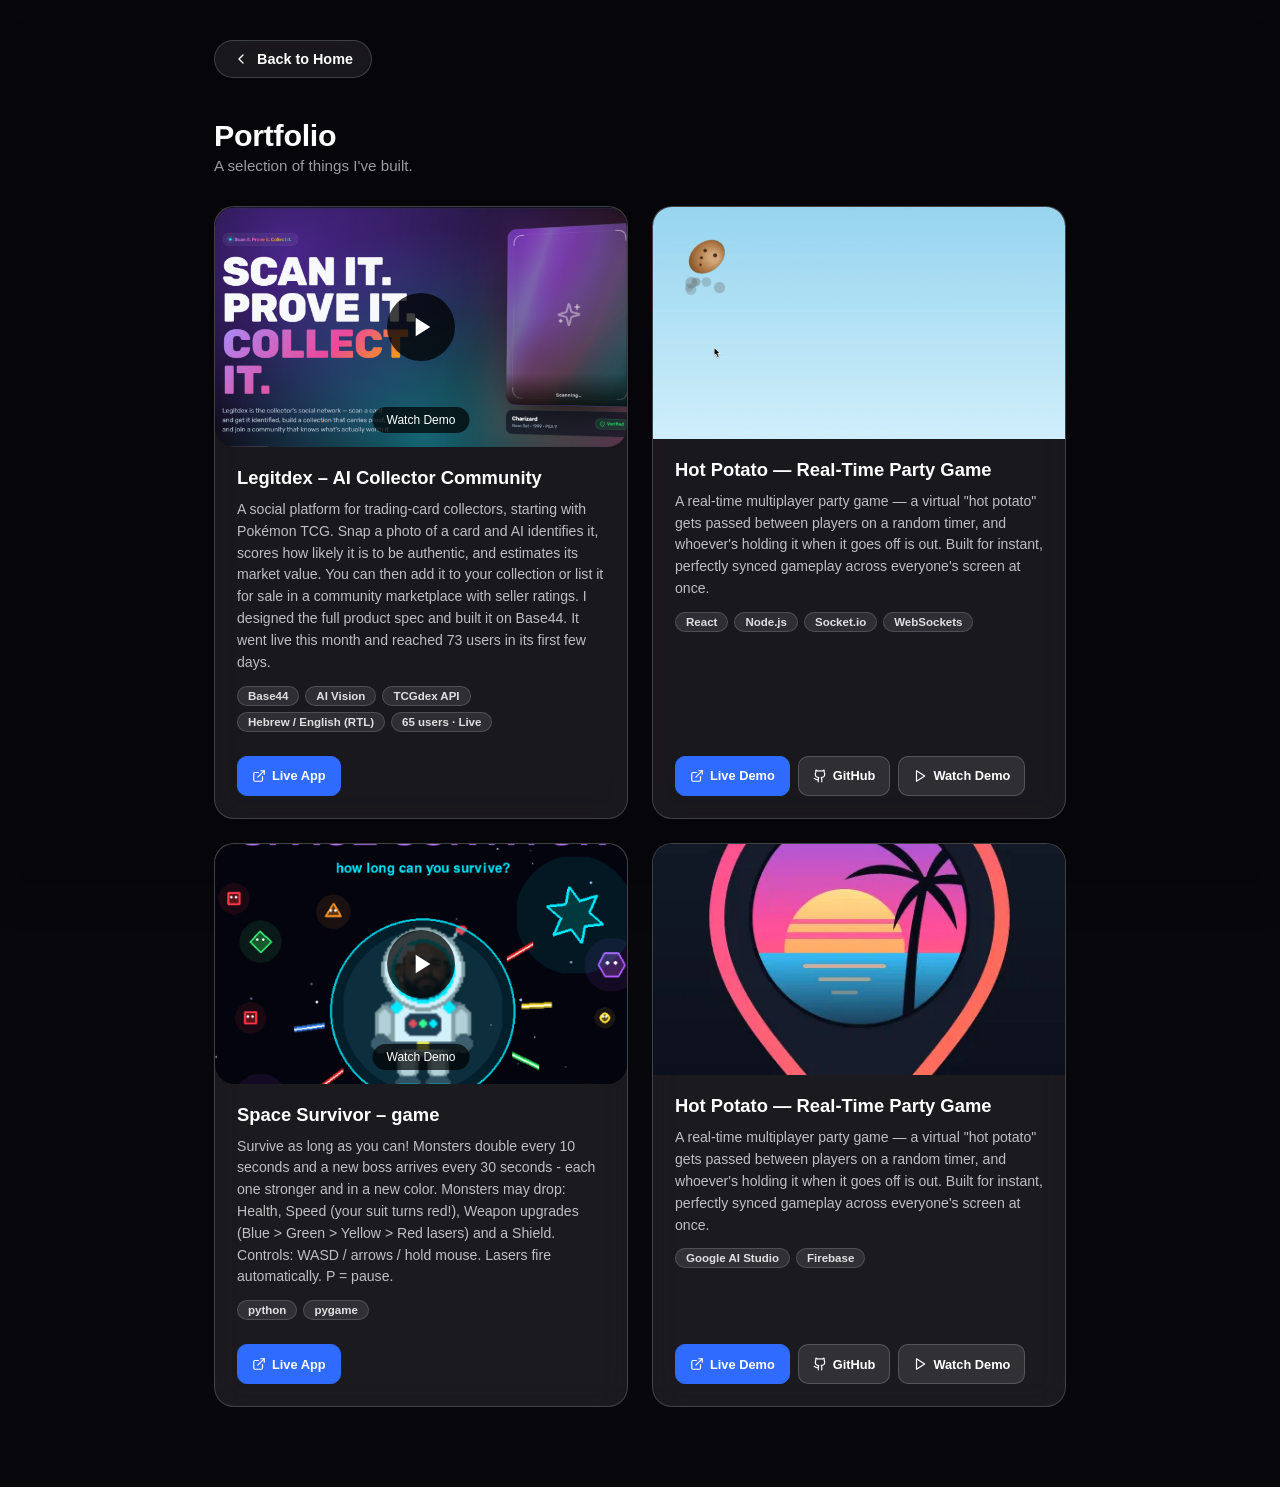
==== portfolio.html @ afa41fe1 "Add Hot Potato project card to portfolio Added a new project card for 'Hot Potato — Real-Time Party " ====
<!DOCTYPE html>
<html lang="en">
<head>
  <meta charset="UTF-8">
  <meta name="viewport" content="width=device-width, initial-scale=1.0, viewport-fit=cover">
  <title>Portfolio | Ariel Yohimovich</title>

  <meta name="description" content="Selected projects by Ariel Yohimovich — Software Engineer & Full-Stack Curriculum Author.">
  <meta property="og:title" content="Portfolio | Ariel Yohimovich">
  <meta property="og:description" content="Selected projects by Ariel Yohimovich — Software Engineer & Full-Stack Curriculum Author.">
  <meta property="og:type" content="website">
  <meta name="twitter:card" content="summary">
  <link rel="icon" href="favicon.ico">
  <link rel="stylesheet" href="portfolio.css">
</head>
<body>

  <canvas id="fluid-canvas"></canvas>

  <div class="page">

    <div class="topbar">
      <a href="index.html" class="back-link">
        <svg xmlns="http://www.w3.org/2000/svg" width="16" height="16" viewBox="0 0 24 24" fill="none" stroke="currentColor" stroke-width="2" stroke-linecap="round" stroke-linejoin="round"><path d="m15 18-6-6 6-6"></path></svg>
        Back to Home
      </a>
    </div>

    <div>
      <div class="page-title">Portfolio</div>
      <div class="page-subtitle">A selection of things I've built.</div>
    </div>

    <div class="projects-grid">

<!-- Project 1: Legitdex -->
<article class="project-card">

  <div class="project-thumb thumb-llm" id="legitdexThumbnail">

    <!-- Original Image -->
    <div class="legitdex-cover" id="legitdexCover"
         onclick="playLegitdexVideo()">

      <img
        src="legitdex.png"
        alt="Legitdex collector app screenshot"
      >

      <!-- Play Button -->
      <div class="legitdex-play">
        <svg viewBox="0 0 24 24" width="32" height="32"
             fill="white">
          <path d="M8 5v14l11-7z"/>
        </svg>
      </div>

      <span class="legitdex-watch-label">Watch Demo</span>

    </div>

    <!-- Video - Initially Hidden -->
    <div class="legitdex-video-container" id="legitdexVideoContainer">

      <button
        class="legitdex-close"
        onclick="stopLegitdexVideo(event)"
        aria-label="Back to image"
      >
        &times;
      </button>

      <video
        id="legitdexVideo"
        controls
        playsinline
        preload="none"
      >
        <source src="/legitdex.mp4" type="video/mp4">
        Your browser does not support HTML video.
      </video>

    </div>

  </div>

  <div class="project-body">

    <div class="project-title">
      Legitdex – AI Collector Community
    </div>

    <p class="project-desc">
      A social platform for trading-card collectors, starting with Pokémon TCG.
      Snap a photo of a card and AI identifies it, scores how likely it is
      to be authentic, and estimates its market value. You can then
      add it to your collection or list it for sale in a community
      marketplace with seller ratings.

      I designed the full product spec and built it on Base44.
      It went live this month and reached 73 users in its first few days.
    </p>

    <div class="tech-tags">
      <span class="tech-tag">Base44</span>
      <span class="tech-tag">AI Vision</span>
      <span class="tech-tag">TCGdex API</span>
      <span class="tech-tag">Hebrew / English (RTL)</span>
      <span class="tech-tag">65 users · Live</span>
    </div>

    <div class="project-actions">

      <a
        href="https://legitdex.base44.app/"
        target="_blank"
        rel="noopener noreferrer"
        class="action-btn primary"
      >
        <svg xmlns="http://www.w3.org/2000/svg"
             width="14" height="14" viewBox="0 0 24 24"
             fill="none" stroke="currentColor"
             stroke-width="2" stroke-linecap="round"
             stroke-linejoin="round">
          <path d="M18 13v6a2 2 0 0 1-2 2H5a2 2 0 0 1-2-2V8a2 2 0 0 1 2-2h6"/>
          <path d="M15 3h6v6"/>
          <path d="M10 14 21 3"/>
        </svg>
        Live App
      </a>

    </div>

  </div>
</article>

      <!-- Project 2: Hot Potato game -->
      <article class="project-card">
        <div class="project-thumb thumb-game">
          <img src="hot-potato.png" alt="Hot Potato game screenshot" onerror="this.classList.add('broken')">
          <div class="thumb-fallback" aria-hidden="true">
            <svg xmlns="http://www.w3.org/2000/svg" width="26" height="26" viewBox="0 0 24 24" fill="none" stroke="currentColor" stroke-width="1.5" stroke-linecap="round" stroke-linejoin="round"><circle cx="12" cy="12" r="10"></circle><path d="M12 6v6l4 2"></path></svg>
            <span>Add project-hotpotato.png</span>
          </div>
        </div>
        <div class="project-body">
          <div class="project-title">Hot Potato — Real-Time Party Game</div>
          <p class="project-desc">
            A real-time multiplayer party game — a virtual "hot potato" gets passed between players on a
            random timer, and whoever's holding it when it goes off is out. Built for instant, perfectly
            synced gameplay across everyone's screen at once.
          </p>
          <div class="tech-tags">
            <span class="tech-tag">React</span>
            <span class="tech-tag">Node.js</span>
            <span class="tech-tag">Socket.io</span>
            <span class="tech-tag">WebSockets</span>
          </div>
          <div class="project-actions">
            <a href="https://example.com" target="_blank" rel="noopener noreferrer" class="action-btn primary">
              <svg xmlns="http://www.w3.org/2000/svg" width="14" height="14" viewBox="0 0 24 24" fill="none" stroke="currentColor" stroke-width="2" stroke-linecap="round" stroke-linejoin="round"><path d="M18 13v6a2 2 0 0 1-2 2H5a2 2 0 0 1-2-2V8a2 2 0 0 1 2-2h6"></path><path d="M15 3h6v6"></path><path d="M10 14 21 3"></path></svg>
              Live Demo
            </a>
            <a href="https://github.com/arielyohimovich/hot-potato-game" target="_blank" rel="noopener noreferrer" class="action-btn">
              <svg xmlns="http://www.w3.org/2000/svg" width="14" height="14" viewBox="0 0 24 24" fill="none" stroke="currentColor" stroke-width="2" stroke-linecap="round" stroke-linejoin="round"><path d="M15 22v-4a4.8 4.8 0 0 0-1-3.5c3 0 6-2 6-5.5.08-1.25-.27-2.48-1-3.5.28-1.15.28-2.35 0-3.5 0 0-1 0-3 1.5-2.64-.5-5.36-.5-8 0C6 2 5 2 5 2c-.3 1.15-.3 2.35 0 3.5A5.403 5.403 0 0 0 4 9c0 3.5 3 5.5 6 5.5-.39.49-.68 1.05-.85 1.65-.17.6-.22 1.23-.15 1.85v4"></path><path d="M9 18c-4.51 2-5-2-7-2"></path></svg>
              GitHub
            </a>
            <a href="https://youtube.com" target="_blank" rel="noopener noreferrer" class="action-btn">
              <svg xmlns="http://www.w3.org/2000/svg" width="14" height="14" viewBox="0 0 24 24" fill="none" stroke="currentColor" stroke-width="2" stroke-linecap="round" stroke-linejoin="round"><polygon points="6 3 20 12 6 21 6 3"></polygon></svg>
              Watch Demo
            </a>
          </div>
        </div>
      </article>

<!-- Project 3: Space Survivor -->
<article class="project-card">

  <div class="project-thumb thumb-llm" id="legitdexThumbnail">

    <!-- Original Image -->
    <div class="legitdex-cover" id="legitdexCover"
         onclick="playLegitdexVideo()">

      <img
        src="space-survivor.png"
        alt="space survivor game screenshat"
      >

      <!-- Play Button -->
      <div class="legitdex-play">
        <svg viewBox="0 0 24 24" width="32" height="32"
             fill="white">
          <path d="M8 5v14l11-7z"/>
        </svg>
      </div>

      <span class="legitdex-watch-label">Watch Demo</span>

    </div>

    <!-- Video - Initially Hidden -->
    <div class="legitdex-video-container" id="legitdexVideoContainer">

      <button
        class="legitdex-close"
        onclick="stopLegitdexVideo(event)"
        aria-label="Back to image"
      >
        &times;
      </button>

      <video
        id="spaceSurvivorVideo"
        controls
        playsinline
        preload="none"
      >
        <source src="/space_survivor_promo.mp4" type="video/mp4">
        Your browser does not support HTML video.
      </video>

    </div>

  </div>

  <div class="project-body">

    <div class="project-title">
      Space Survivor – game
    </div>

    <p class="project-desc">
     Survive as long as you can! Monsters double every 10 seconds and a new boss arrives every 30 seconds - each one stronger and in a new color.

     Monsters may drop: Health, Speed (your suit turns red!), Weapon upgrades (Blue > Green > Yellow > Red lasers) and a Shield.

      Controls: WASD / arrows / hold mouse. Lasers fire automatically. P = pause.
    </p>

    <div class="tech-tags">
      <span class="tech-tag">python</span>
      <span class="tech-tag">pygame</span>
    </div>

    <div class="project-actions">

      <a
        href="https://ariel93.itch.io/space-survivor"
        target="_blank"
        rel="noopener noreferrer"
        class="action-btn primary"
      >
        <svg xmlns="http://www.w3.org/2000/svg"
             width="14" height="14" viewBox="0 0 24 24"
             fill="none" stroke="currentColor"
             stroke-width="2" stroke-linecap="round"
             stroke-linejoin="round">
          <path d="M18 13v6a2 2 0 0 1-2 2H5a2 2 0 0 1-2-2V8a2 2 0 0 1 2-2h6"/>
          <path d="M15 3h6v6"/>
          <path d="M10 14 21 3"/>
        </svg>
        Live App
      </a>

    </div>

  </div>
</article>
      <!-- Project 4: gta 6 community -->
      <article class="project-card">
        <div class="project-thumb thumb-game">
          <img src="gta6community.png" alt="gta 6 community" onerror="this.classList.add('broken')">
          <div class="thumb-fallback" aria-hidden="true">
            <svg xmlns="http://www.w3.org/2000/svg" width="26" height="26" viewBox="0 0 24 24" fill="none" stroke="currentColor" stroke-width="1.5" stroke-linecap="round" stroke-linejoin="round"><circle cx="12" cy="12" r="10"></circle><path d="M12 6v6l4 2"></path></svg>
            <span>Add project-hotpotato.png</span>
          </div>
        </div>
        <div class="project-body">
          <div class="project-title">Hot Potato — Real-Time Party Game</div>
          <p class="project-desc">
            A real-time multiplayer party game — a virtual "hot potato" gets passed between players on a
            random timer, and whoever's holding it when it goes off is out. Built for instant, perfectly
            synced gameplay across everyone's screen at once.
          </p>
          <div class="tech-tags">
            <span class="tech-tag">Google AI Studio</span>
            <span class="tech-tag">Firebase</span>
          </div>
          <div class="project-actions">
            <a href="https://example.com" target="_blank" rel="noopener noreferrer" class="action-btn primary">
              <svg xmlns="http://www.w3.org/2000/svg" width="14" height="14" viewBox="0 0 24 24" fill="none" stroke="currentColor" stroke-width="2" stroke-linecap="round" stroke-linejoin="round"><path d="M18 13v6a2 2 0 0 1-2 2H5a2 2 0 0 1-2-2V8a2 2 0 0 1 2-2h6"></path><path d="M15 3h6v6"></path><path d="M10 14 21 3"></path></svg>
              Live Demo
            </a>
            <a href="https://github.com/arielyohimovich/hot-potato-game" target="_blank" rel="noopener noreferrer" class="action-btn">
              <svg xmlns="http://www.w3.org/2000/svg" width="14" height="14" viewBox="0 0 24 24" fill="none" stroke="currentColor" stroke-width="2" stroke-linecap="round" stroke-linejoin="round"><path d="M15 22v-4a4.8 4.8 0 0 0-1-3.5c3 0 6-2 6-5.5.08-1.25-.27-2.48-1-3.5.28-1.15.28-2.35 0-3.5 0 0-1 0-3 1.5-2.64-.5-5.36-.5-8 0C6 2 5 2 5 2c-.3 1.15-.3 2.35 0 3.5A5.403 5.403 0 0 0 4 9c0 3.5 3 5.5 6 5.5-.39.49-.68 1.05-.85 1.65-.17.6-.22 1.23-.15 1.85v4"></path><path d="M9 18c-4.51 2-5-2-7-2"></path></svg>
              GitHub
            </a>
            <a href="https://youtube.com" target="_blank" rel="noopener noreferrer" class="action-btn">
              <svg xmlns="http://www.w3.org/2000/svg" width="14" height="14" viewBox="0 0 24 24" fill="none" stroke="currentColor" stroke-width="2" stroke-linecap="round" stroke-linejoin="round"><polygon points="6 3 20 12 6 21 6 3"></polygon></svg>
              Watch Demo
            </a>
          </div>
        </div>
      </article>
  

    </div>

  </div>

  <script src="portfolio.js"></script>
</body>
</html>
---- portfolio.css ----
* {
  box-sizing: border-box;
  margin: 0;
  padding: 0;
  font-family: -apple-system, BlinkMacSystemFont, "Segoe UI", Roboto, Helvetica, Arial, sans-serif;
}

body, html {
  width: 100%;
  min-height: 100dvh;
  background-color: #08070c;
  color: #ffffff;
  overflow-x: hidden;
}

@media (prefers-reduced-motion: reduce) {
  * {
    animation-duration: 0.001ms !important;
    transition-duration: 0.001ms !important;
  }
}

#fluid-canvas {
  position: fixed;
  top: 0;
  left: 0;
  width: 100%;
  height: 100%;
  z-index: 0;
  filter: blur(15px) contrast(1.2);
  pointer-events: none;
}

.page {
  position: relative;
  z-index: 1;
  max-width: 900px;
  margin: 0 auto;
  padding: 40px 24px 80px;
  padding-top: max(40px, env(safe-area-inset-top));
  padding-left: max(24px, env(safe-area-inset-left));
  padding-right: max(24px, env(safe-area-inset-right));
}

a:focus-visible,
button:focus-visible {
  outline: 2px solid #ffffff;
  outline-offset: 3px;
  border-radius: 8px;
}

/* ---------- top bar ---------- */
.topbar {
  margin-bottom: 40px;
}

.back-link {
  display: inline-flex;
  align-items: center;
  gap: 8px;
  color: #ffffff;
  text-decoration: none;
  font-size: 0.9rem;
  font-weight: 600;
  background: rgba(255, 255, 255, 0.08);
  border: 1px solid rgba(255, 255, 255, 0.18);
  backdrop-filter: blur(16px);
  -webkit-backdrop-filter: blur(16px);
  padding: 10px 18px;
  border-radius: 999px;
  transition: all 0.25s ease;
}
.back-link:hover {
  background: rgba(255, 255, 255, 0.18);
  transform: translateX(-4px);
}

.page-title {
  font-size: 1.9rem;
  font-weight: 800;
  letter-spacing: -0.3px;
}
.page-subtitle {
  color: rgba(255, 255, 255, 0.6);
  font-size: 0.95rem;
  margin-top: 4px;
}

/* ---------- project grid ---------- */
.projects-grid {
  display: grid;
  grid-template-columns: 1fr;
  gap: 24px;
  margin-top: 32px;
}
@media (min-width: 640px) {
  .projects-grid {
    grid-template-columns: 1fr 1fr;
  }
}

.project-card {
  background: rgba(255, 255, 255, 0.08);
  border: 1px solid rgba(255, 255, 255, 0.18);
  backdrop-filter: blur(16px);
  -webkit-backdrop-filter: blur(16px);
  border-radius: 20px;
  overflow: hidden;
  display: flex;
  flex-direction: column;
  transition: transform 0.3s ease, border-color 0.3s ease;
}
.project-card:hover {
  transform: translateY(-4px);
  border-color: rgba(255, 255, 255, 0.35);
}

.project-thumb {
  position: relative;
  width: 100%;
  aspect-ratio: 16 / 9;
  overflow: hidden;
}
.project-thumb img {
  width: 100%;
  height: 100%;
  object-fit: cover;
  display: block;
}
.project-thumb img.broken { display: none; }
.thumb-fallback {
  display: none;
  position: absolute;
  inset: 0;
  align-items: center;
  justify-content: center;
  flex-direction: column;
  gap: 8px;
  color: rgba(255, 255, 255, 0.6);
  font-size: 0.78rem;
  text-align: center;
  padding: 0 16px;
}
.project-thumb img.broken + .thumb-fallback { display: flex; }

.thumb-llm {
  background: linear-gradient(135deg, #2a1f52, #12203a);
}
.thumb-game {
  background: linear-gradient(135deg, #4a2210, #3a1220);
}

.project-body {
  padding: 20px 22px 22px;
  display: flex;
  flex-direction: column;
  gap: 10px;
  flex: 1;
}

.project-title {
  font-size: 1.15rem;
  font-weight: 700;
}

.project-desc {
  font-size: 0.88rem;
  color: rgba(255, 255, 255, 0.72);
  line-height: 1.55;
}

.tech-tags {
  display: flex;
  flex-wrap: wrap;
  gap: 6px;
  margin-top: 2px;
}
.tech-tag {
  font-size: 0.72rem;
  font-weight: 600;
  color: rgba(255, 255, 255, 0.85);
  background: rgba(255, 255, 255, 0.1);
  border: 1px solid rgba(255, 255, 255, 0.15);
  padding: 3px 10px;
  border-radius: 999px;
}

.project-actions {
  display: flex;
  flex-wrap: wrap;
  gap: 8px;
  margin-top: auto;
  padding-top: 14px;
}

.action-btn {
  display: inline-flex;
  align-items: center;
  gap: 6px;
  font-size: 0.8rem;
  font-weight: 600;
  color: #ffffff;
  text-decoration: none;
  background: rgba(255, 255, 255, 0.1);
  border: 1px solid rgba(255, 255, 255, 0.18);
  padding: 8px 14px;
  border-radius: 10px;
  transition: all 0.2s ease;
  min-height: 40px;
}
.action-btn:hover {
  background: rgba(255, 255, 255, 0.22);
}
.action-btn.primary {
  background: #2f6bff;
  border-color: #2f6bff;
}
.action-btn.primary:hover {
  background: #1a54e6;
}

.edit-note {
  font-size: 0.78rem;
  color: rgba(255, 255, 255, 0.35);
  margin-top: 8px;
}



/* =================================
   LEGITDEX INLINE VIDEO
================================= */

#legitdexThumbnail {
  position: relative;
  width: 100%;
  height: 240px;
  overflow: hidden;
  background: #111;
  border-radius: inherit;
}

/* Image Cover */

.legitdex-cover {
  position: absolute;
  inset: 0;
  width: 100%;
  height: 100%;
  cursor: pointer;
  z-index: 2;
}

.legitdex-cover img {
  display: block;
  width: 100%;
  height: 100%;
  object-fit: cover;
  transition: transform 0.35s ease;
}

.legitdex-cover:hover img {
  transform: scale(1.04);
}

/* Play Button */

.legitdex-play {
  position: absolute;
  top: 50%;
  left: 50%;
  transform: translate(-50%, -50%);
  width: 68px;
  height: 68px;
  border-radius: 50%;
  background: rgba(0, 0, 0, 0.75);
  display: flex;
  align-items: center;
  justify-content: center;
  transition: 0.3s ease;
  pointer-events: none;
}

.legitdex-cover:hover .legitdex-play {
  background: #2563eb;
  transform: translate(-50%, -50%) scale(1.12);
}

/* Watch Demo Label */

.legitdex-watch-label {
  position: absolute;
  bottom: 14px;
  left: 50%;
  transform: translateX(-50%);
  color: white;
  background: rgba(0, 0, 0, 0.7);
  padding: 6px 14px;
  border-radius: 20px;
  font-size: 12px;
}

/* Video Container */

.legitdex-video-container {
  display: none;
  position: absolute;
  inset: 0;
  width: 100%;
  height: 100%;
  background: black;
  z-index: 3;
}

.legitdex-video-container.active {
  display: block;
}

/* Video */

.legitdex-video-container video {
  display: block;
  width: 100%;
  height: 100%;
  object-fit: contain;
  background: black;
}

/* Close Button */

.legitdex-close {
  position: absolute;
  top: 8px;
  right: 8px;
  z-index: 5;
  width: 30px;
  height: 30px;
  border: none;
  border-radius: 50%;
  background: rgba(0, 0, 0, 0.75);
  color: white;
  font-size: 23px;
  line-height: 1;
  cursor: pointer;
}

.legitdex-close:hover {
  background: #2563eb;
}

/* Responsive */

@media (max-width: 600px) {
  #legitdexThumbnail {
    height: 200px;
  }
}
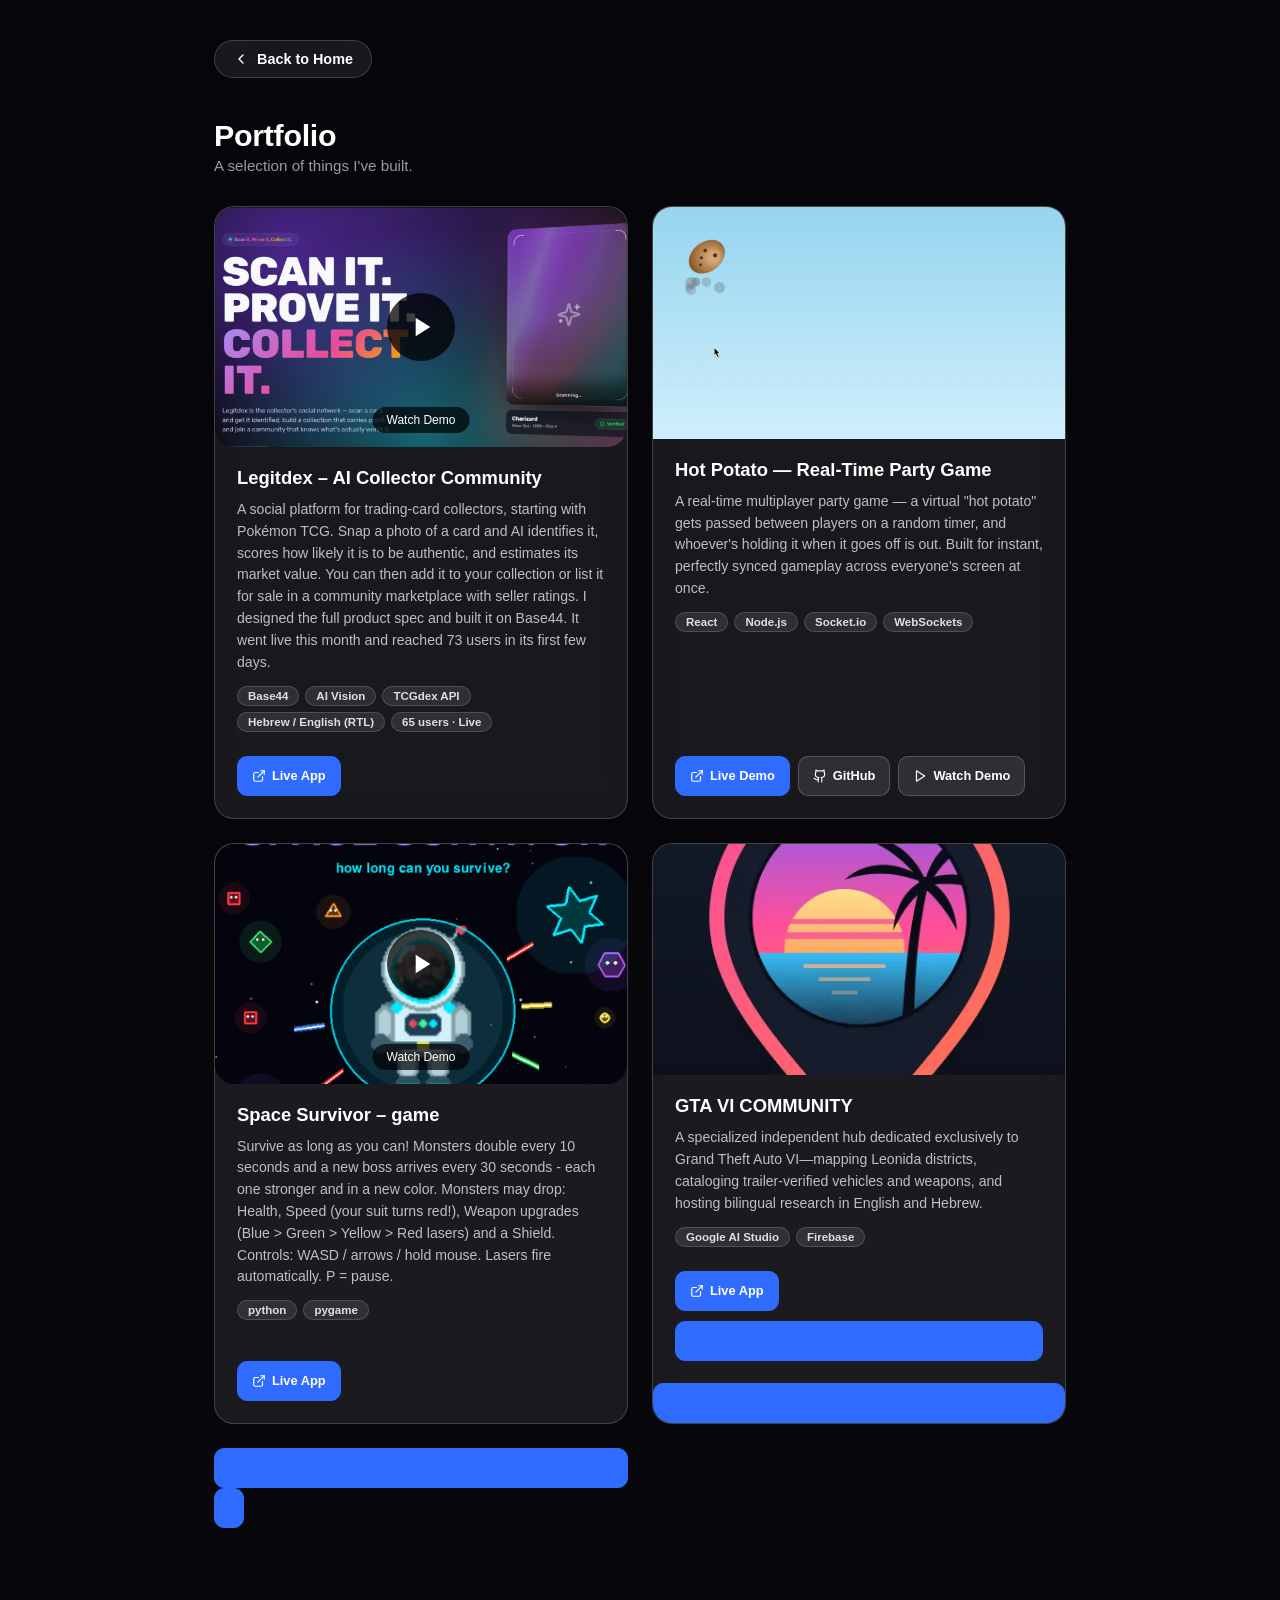
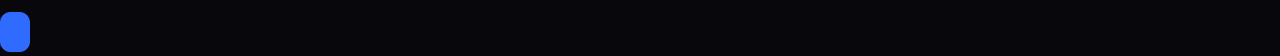
==== commit bbc8f7d3: "Update portfolio.html" ====
--- a/portfolio.html
+++ b/portfolio.html
@@ -273,33 +273,35 @@
           <img src="gta6community.png" alt="gta 6 community" onerror="this.classList.add('broken')">
           <div class="thumb-fallback" aria-hidden="true">
             <svg xmlns="http://www.w3.org/2000/svg" width="26" height="26" viewBox="0 0 24 24" fill="none" stroke="currentColor" stroke-width="1.5" stroke-linecap="round" stroke-linejoin="round"><circle cx="12" cy="12" r="10"></circle><path d="M12 6v6l4 2"></path></svg>
-            <span>Add project-hotpotato.png</span>
           </div>
         </div>
         <div class="project-body">
-          <div class="project-title">Hot Potato — Real-Time Party Game</div>
+          <div class="project-title">GTA VI COMMUNITY</div>
           <p class="project-desc">
-            A real-time multiplayer party game — a virtual "hot potato" gets passed between players on a
-            random timer, and whoever's holding it when it goes off is out. Built for instant, perfectly
-            synced gameplay across everyone's screen at once.
+           A specialized independent hub dedicated exclusively to Grand Theft Auto VI—mapping Leonida districts, cataloging trailer-verified vehicles and weapons, and hosting bilingual research in English and Hebrew.
           </p>
           <div class="tech-tags">
             <span class="tech-tag">Google AI Studio</span>
             <span class="tech-tag">Firebase</span>
           </div>
           <div class="project-actions">
-            <a href="https://example.com" target="_blank" rel="noopener noreferrer" class="action-btn primary">
-              <svg xmlns="http://www.w3.org/2000/svg" width="14" height="14" viewBox="0 0 24 24" fill="none" stroke="currentColor" stroke-width="2" stroke-linecap="round" stroke-linejoin="round"><path d="M18 13v6a2 2 0 0 1-2 2H5a2 2 0 0 1-2-2V8a2 2 0 0 1 2-2h6"></path><path d="M15 3h6v6"></path><path d="M10 14 21 3"></path></svg>
-              Live Demo
-            </a>
-            <a href="https://github.com/arielyohimovich/hot-potato-game" target="_blank" rel="noopener noreferrer" class="action-btn">
-              <svg xmlns="http://www.w3.org/2000/svg" width="14" height="14" viewBox="0 0 24 24" fill="none" stroke="currentColor" stroke-width="2" stroke-linecap="round" stroke-linejoin="round"><path d="M15 22v-4a4.8 4.8 0 0 0-1-3.5c3 0 6-2 6-5.5.08-1.25-.27-2.48-1-3.5.28-1.15.28-2.35 0-3.5 0 0-1 0-3 1.5-2.64-.5-5.36-.5-8 0C6 2 5 2 5 2c-.3 1.15-.3 2.35 0 3.5A5.403 5.403 0 0 0 4 9c0 3.5 3 5.5 6 5.5-.39.49-.68 1.05-.85 1.65-.17.6-.22 1.23-.15 1.85v4"></path><path d="M9 18c-4.51 2-5-2-7-2"></path></svg>
-              GitHub
-            </a>
-            <a href="https://youtube.com" target="_blank" rel="noopener noreferrer" class="action-btn">
-              <svg xmlns="http://www.w3.org/2000/svg" width="14" height="14" viewBox="0 0 24 24" fill="none" stroke="currentColor" stroke-width="2" stroke-linecap="round" stroke-linejoin="round"><polygon points="6 3 20 12 6 21 6 3"></polygon></svg>
-              Watch Demo
-            </a>
+             <a
+        href="https://legitdex.base44.app/"
+        target="_blank"
+        rel="noopener noreferrer"
+        class="action-btn primary"
+      >
+        <svg xmlns="https://gta-vi-community.ai.studio"
+             width="14" height="14" viewBox="0 0 24 24"
+             fill="none" stroke="currentColor"
+             stroke-width="2" stroke-linecap="round"
+             stroke-linejoin="round">
+          <path d="M18 13v6a2 2 0 0 1-2 2H5a2 2 0 0 1-2-2V8a2 2 0 0 1 2-2h6"/>
+          <path d="M15 3h6v6"/>
+          <path d="M10 14 21 3"/>
+        </svg>
+        Live App
+    
           </div>
         </div>
       </article>
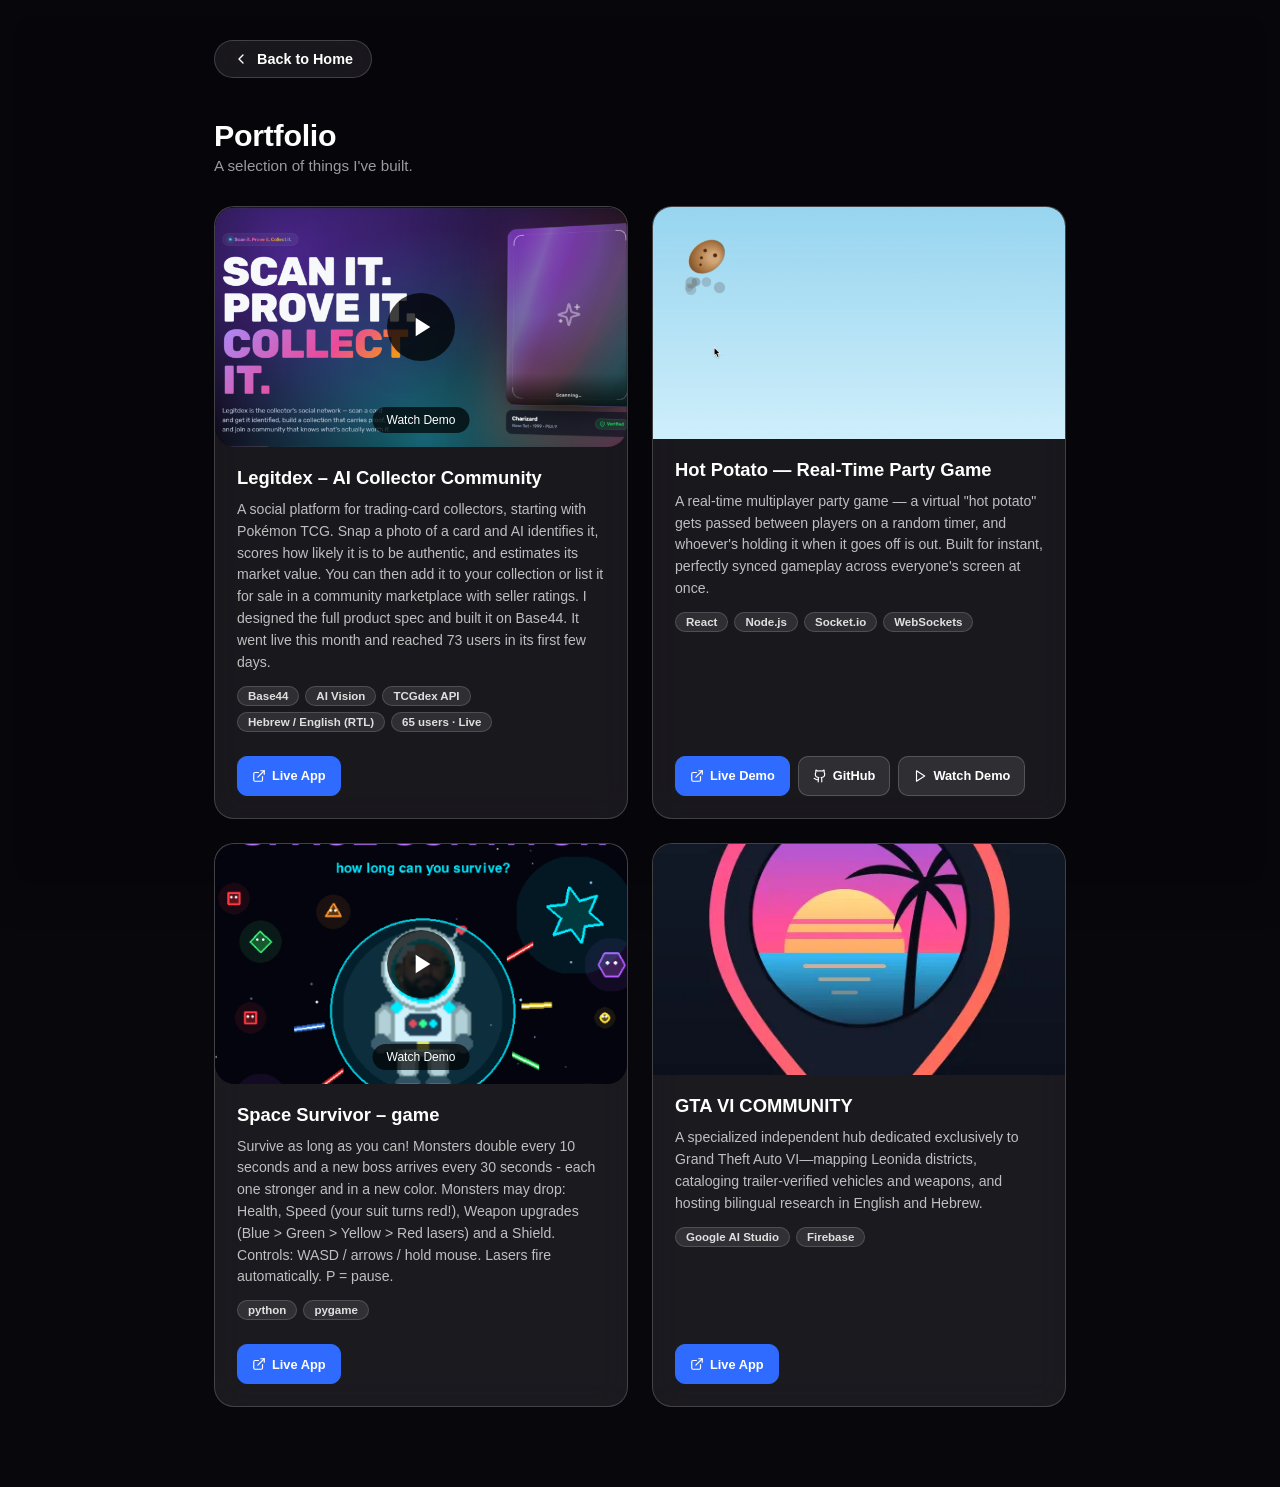
==== commit e17ac0e3: "Update project link and SVG namespace in portfolio.html" ====
--- a/portfolio.html
+++ b/portfolio.html
@@ -285,13 +285,13 @@
             <span class="tech-tag">Firebase</span>
           </div>
           <div class="project-actions">
-             <a
-        href="https://legitdex.base44.app/"
+              <a
+        href="https://gta-vi-community.ai.studio/"
         target="_blank"
         rel="noopener noreferrer"
         class="action-btn primary"
       >
-        <svg xmlns="https://gta-vi-community.ai.studio"
+        <svg xmlns="http://www.w3.org/2000/svg"
              width="14" height="14" viewBox="0 0 24 24"
              fill="none" stroke="currentColor"
              stroke-width="2" stroke-linecap="round"
@@ -301,6 +301,8 @@
           <path d="M10 14 21 3"/>
         </svg>
         Live App
+      </a>
+
     
           </div>
         </div>
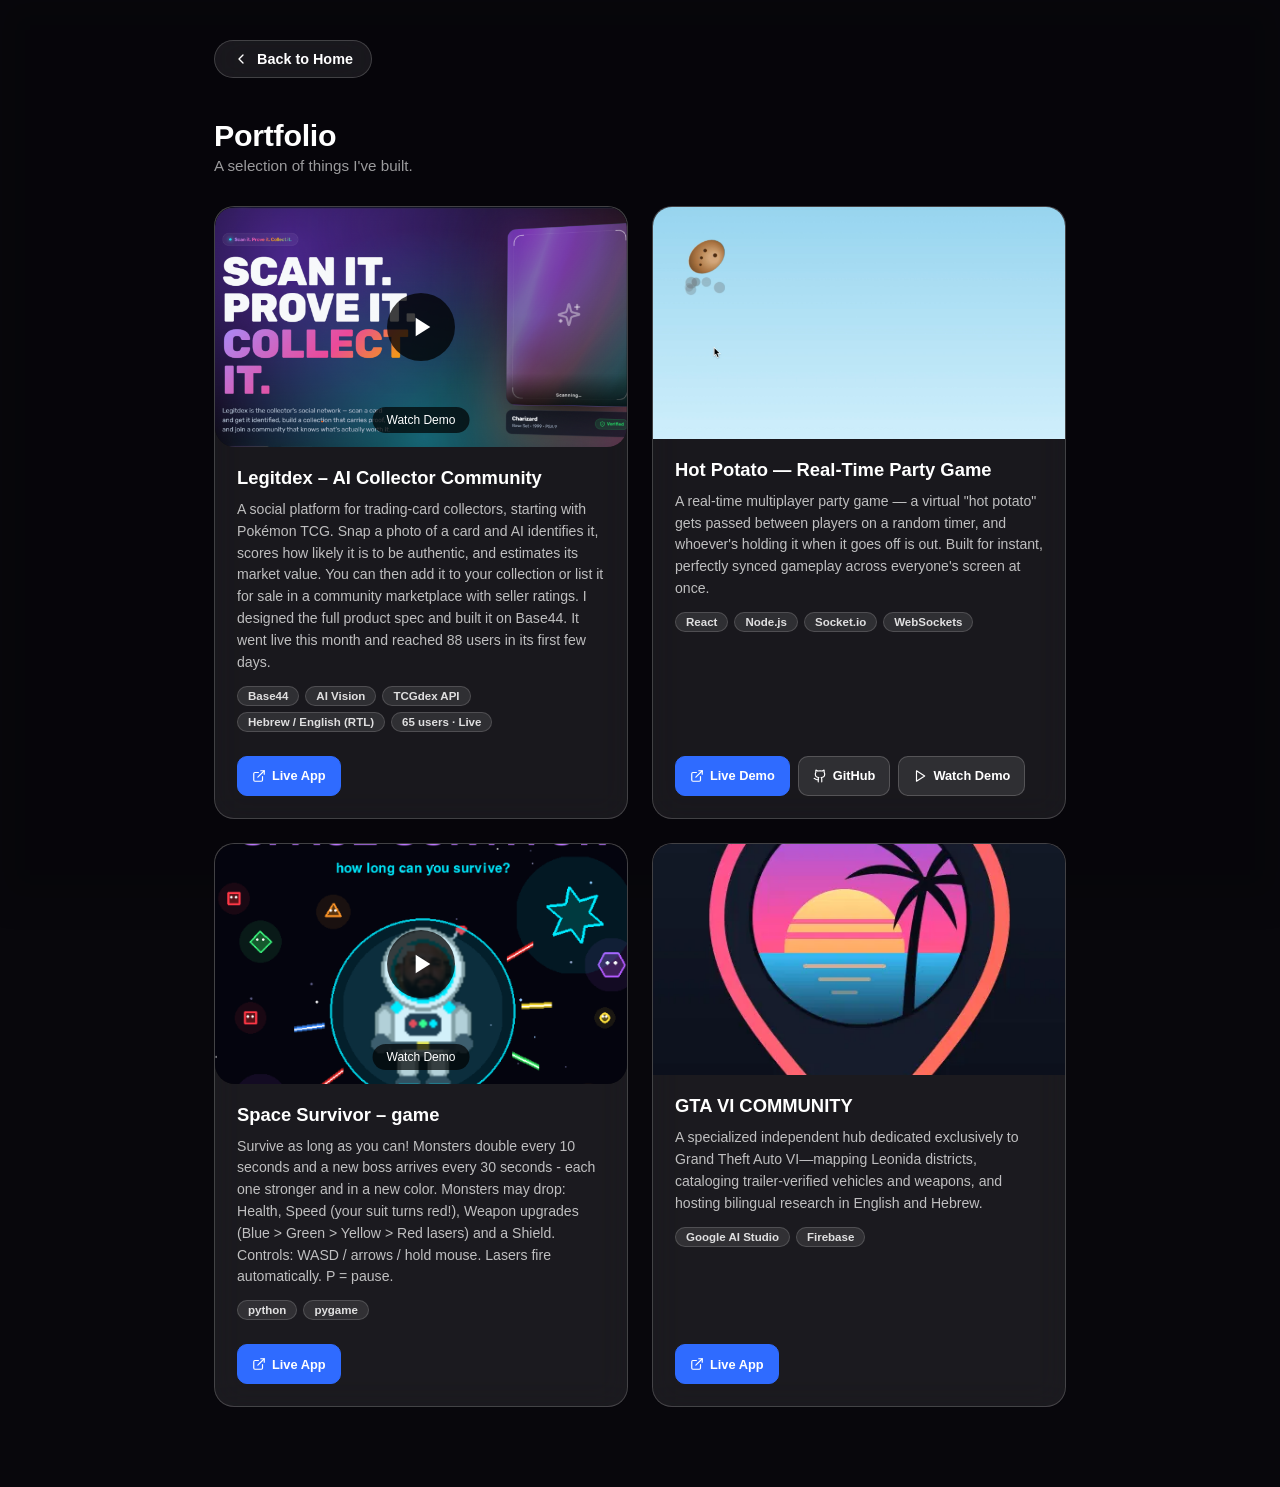
==== commit e9a18651: "Update user count from 73 to 88 in portfolio.html" ====
--- a/portfolio.html
+++ b/portfolio.html
@@ -98,7 +98,7 @@
       marketplace with seller ratings.
 
       I designed the full product spec and built it on Base44.
-      It went live this month and reached 73 users in its first few days.
+      It went live this month and reached 88 users in its first few days.
     </p>
 
     <div class="tech-tags">
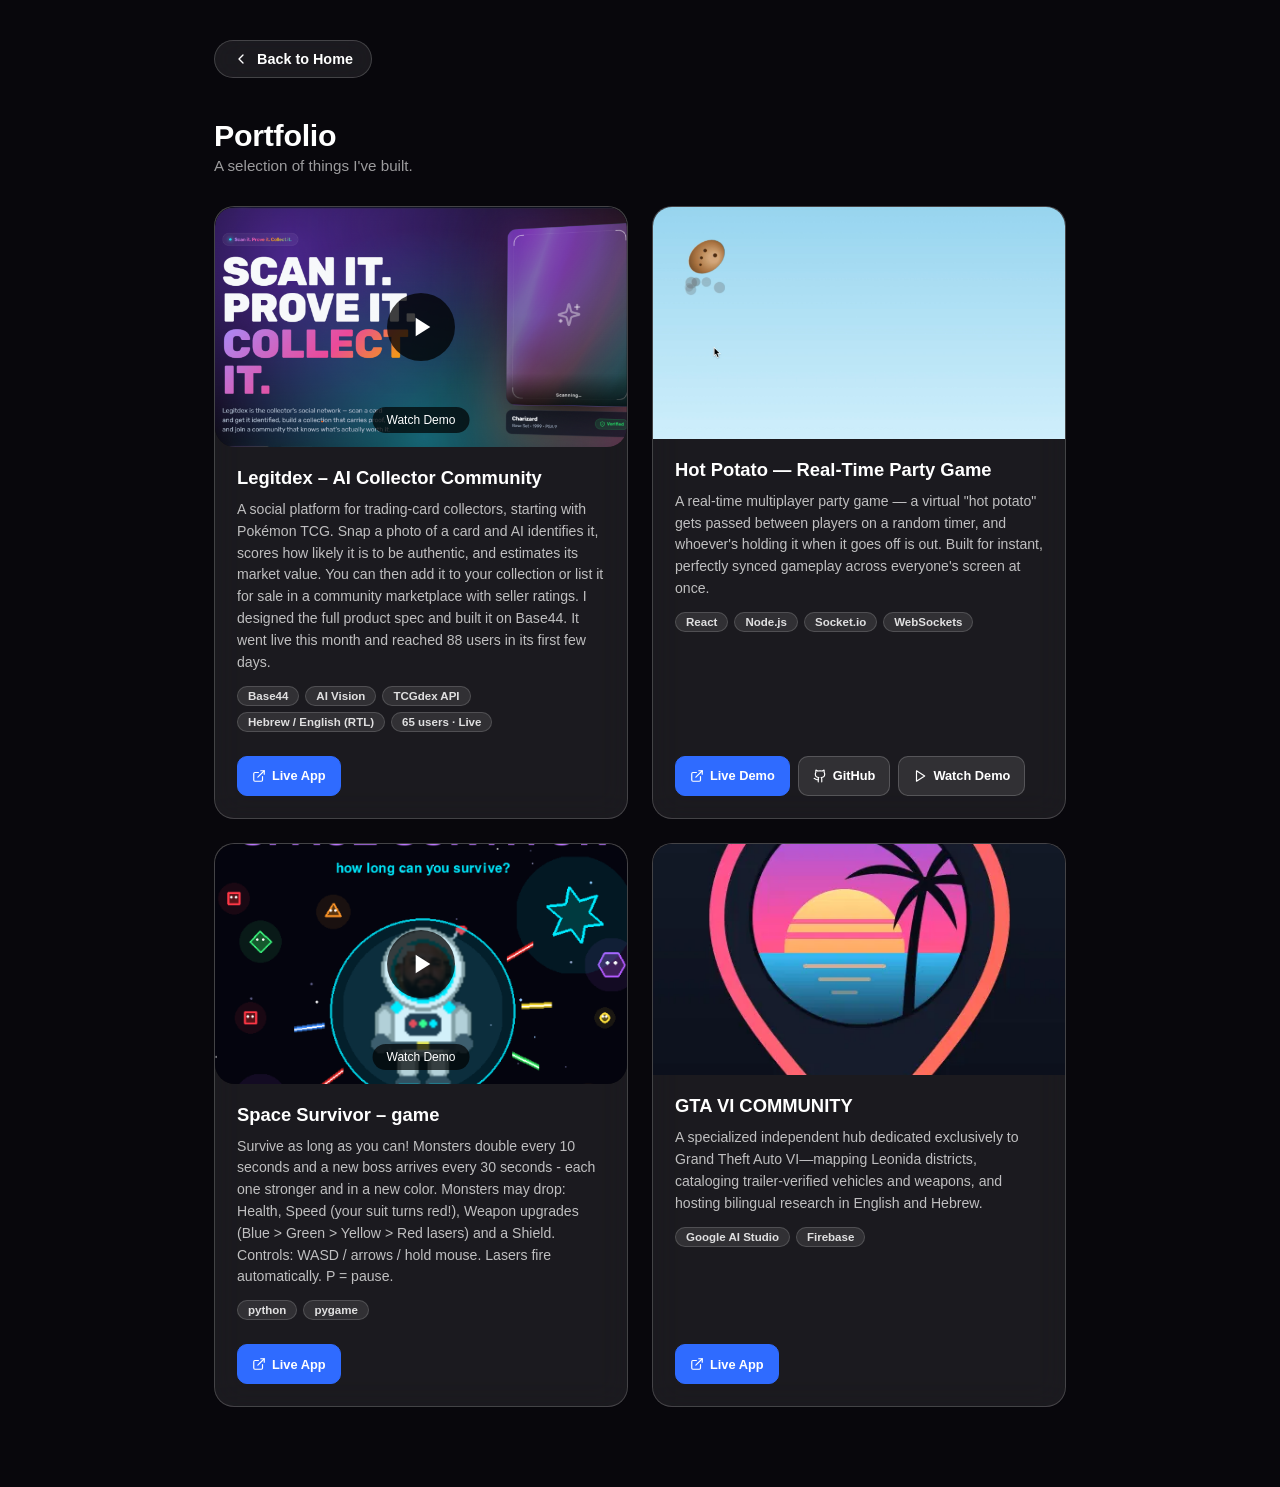
==== commit d46b99d4: "Rename legitdex to space survivor in portfolio.html" ====
--- a/portfolio.html
+++ b/portfolio.html
@@ -179,8 +179,8 @@
   <div class="project-thumb thumb-llm" id="legitdexThumbnail">
 
     <!-- Original Image -->
-    <div class="legitdex-cover" id="legitdexCover"
-         onclick="playLegitdexVideo()">
+    <div class="legitdex-cover" id="spaceSurvivorCover"
+         onclick="playspaceSurvivorVideo()">
 
       <img
         src="space-survivor.png"
@@ -200,11 +200,11 @@
     </div>
 
     <!-- Video - Initially Hidden -->
-    <div class="legitdex-video-container" id="legitdexVideoContainer">
+    <div class="legitdex-video-container" id="spaceSurvivorVideoContainer">
 
       <button
         class="legitdex-close"
-        onclick="stopLegitdexVideo(event)"
+        onclick="stopspaceSurvivorVideo(event)"
         aria-label="Back to image"
       >
         &times;
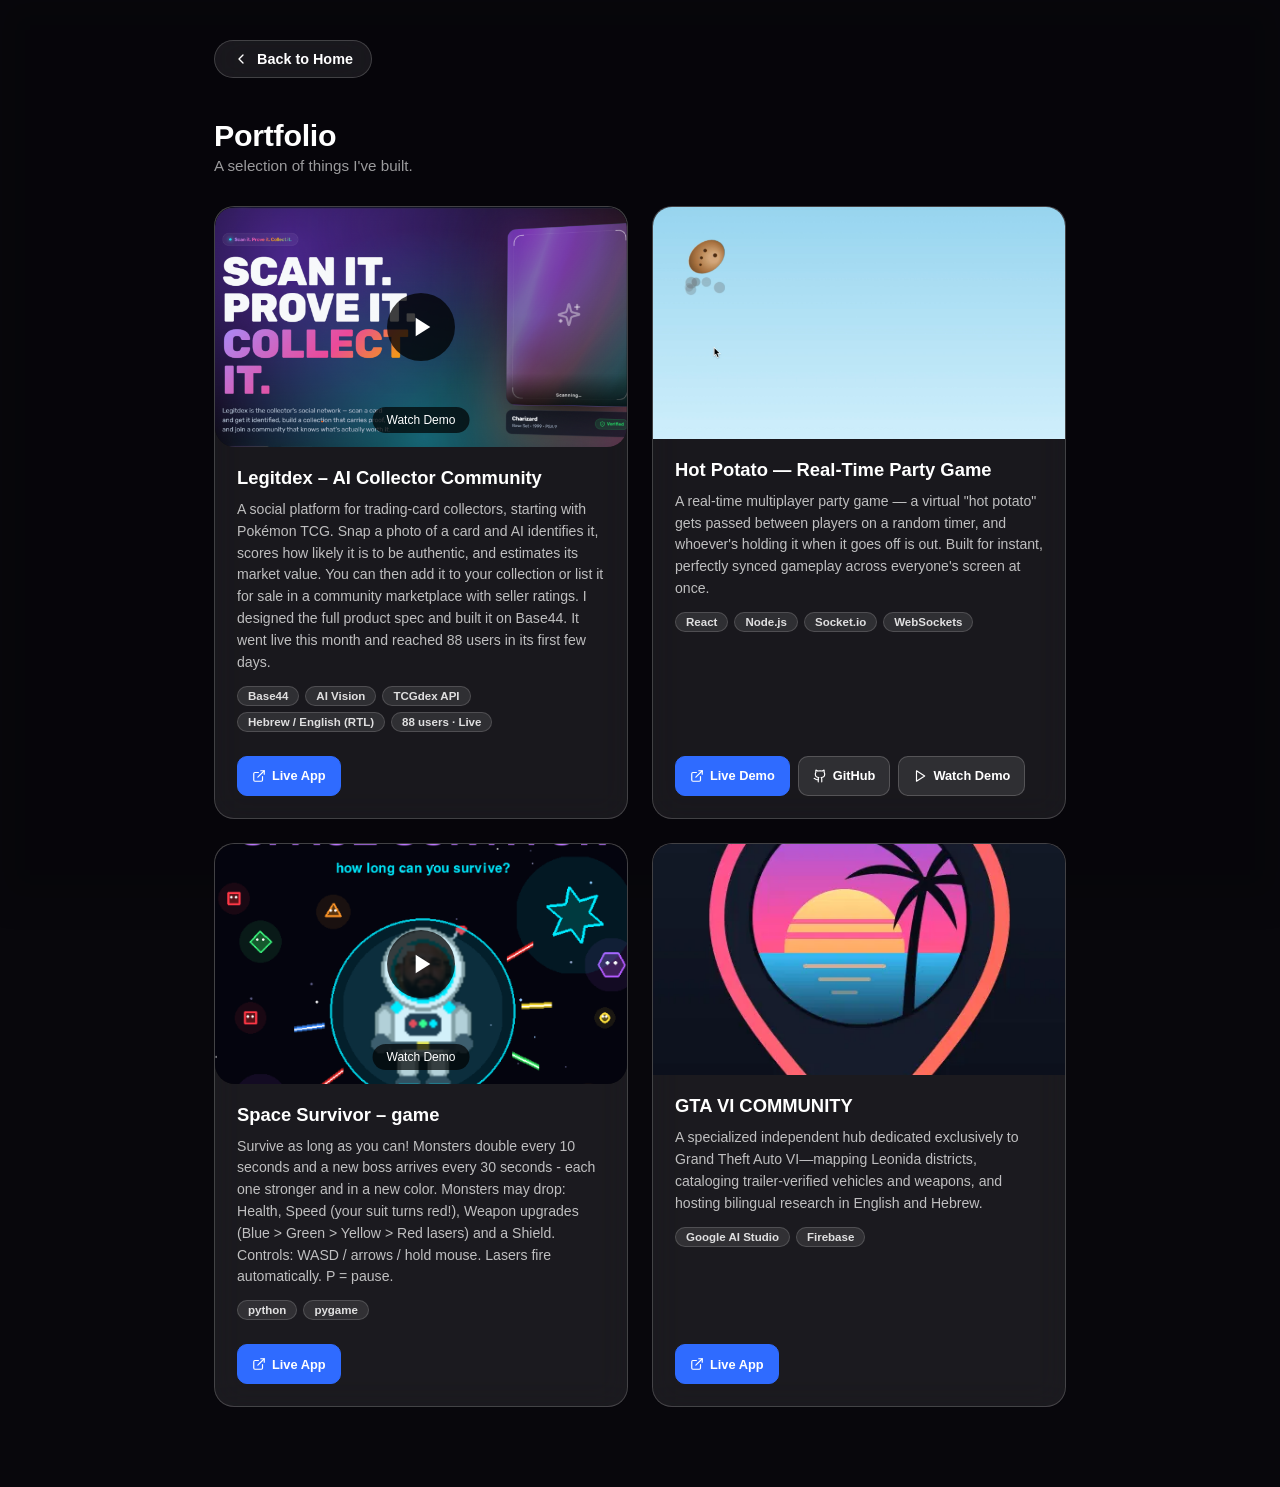
==== commit 3af679cf: "Update user count in portfolio.html" ====
--- a/portfolio.html
+++ b/portfolio.html
@@ -106,7 +106,7 @@
       <span class="tech-tag">AI Vision</span>
       <span class="tech-tag">TCGdex API</span>
       <span class="tech-tag">Hebrew / English (RTL)</span>
-      <span class="tech-tag">65 users · Live</span>
+      <span class="tech-tag">88 users · Live</span>
     </div>
 
     <div class="project-actions">
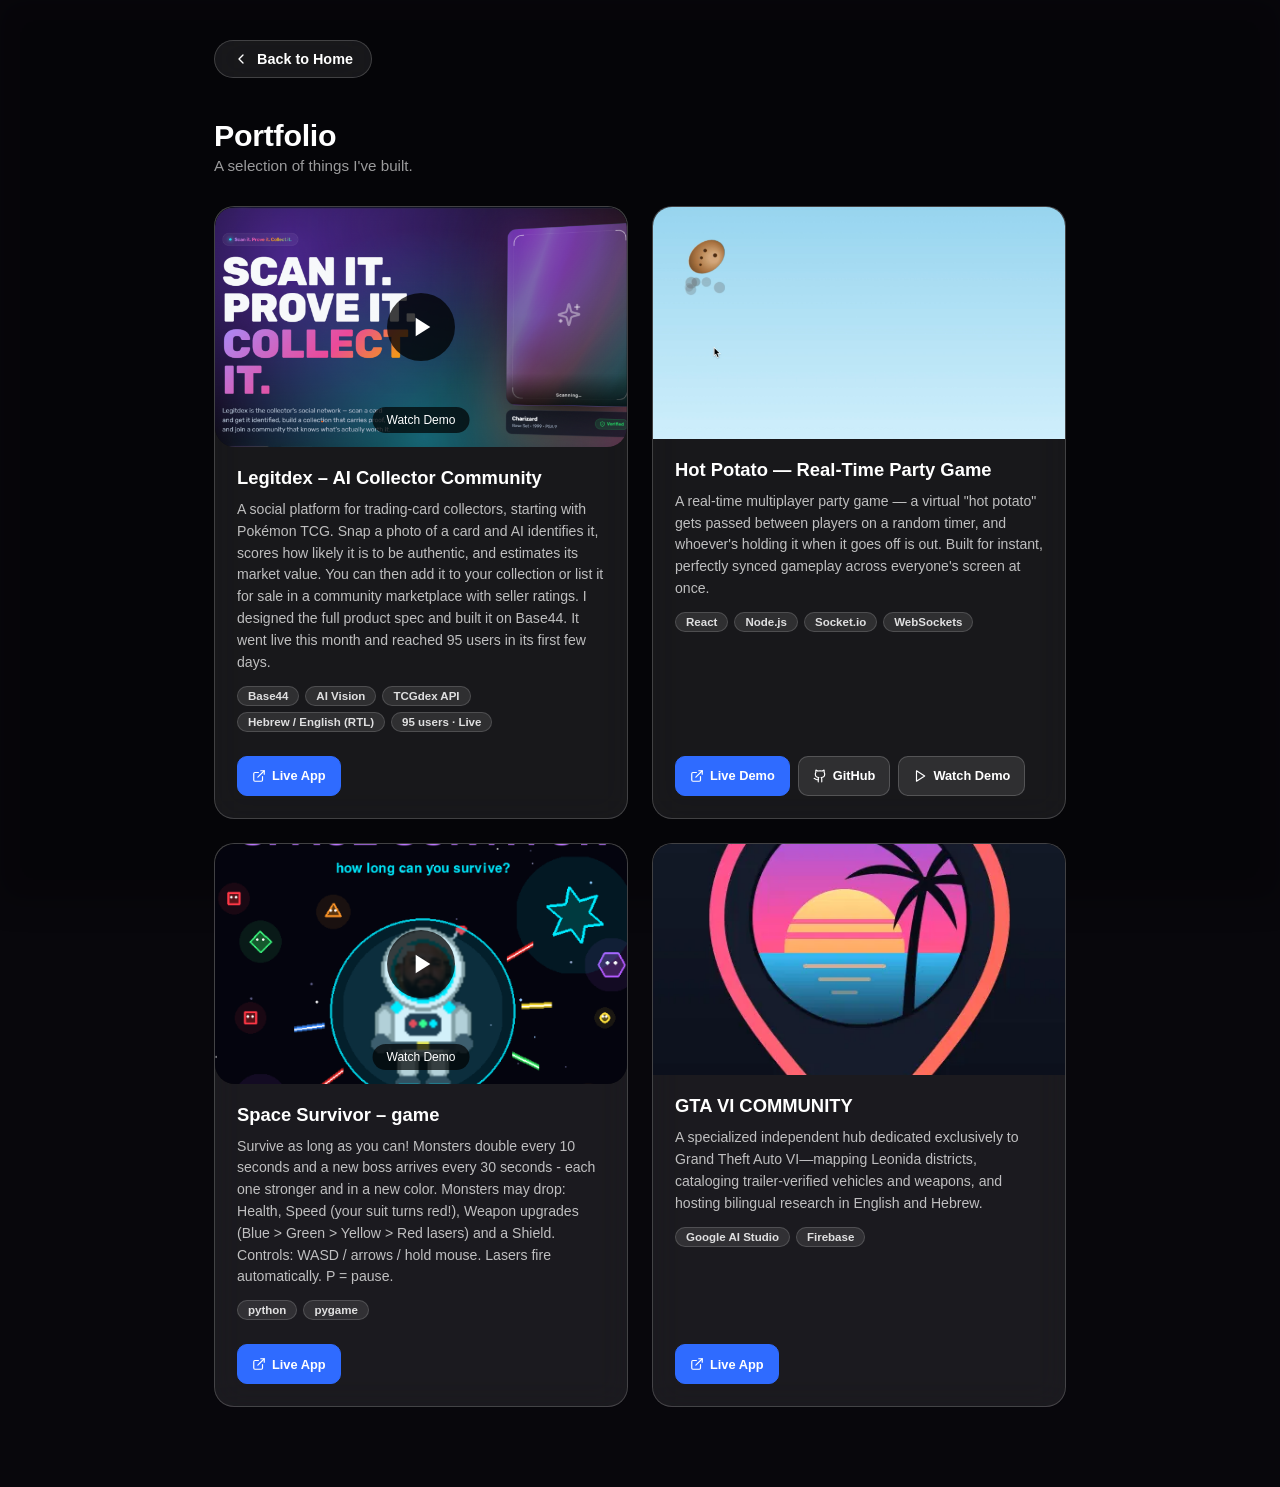
==== commit a815ef42: "Update user count from 88 to 95 in portfolio.html" ====
--- a/portfolio.html
+++ b/portfolio.html
@@ -98,7 +98,7 @@
       marketplace with seller ratings.
 
       I designed the full product spec and built it on Base44.
-      It went live this month and reached 88 users in its first few days.
+      It went live this month and reached 95 users in its first few days.
     </p>
 
     <div class="tech-tags">
@@ -106,7 +106,7 @@
       <span class="tech-tag">AI Vision</span>
       <span class="tech-tag">TCGdex API</span>
       <span class="tech-tag">Hebrew / English (RTL)</span>
-      <span class="tech-tag">88 users · Live</span>
+      <span class="tech-tag">95 users · Live</span>
     </div>
 
     <div class="project-actions">
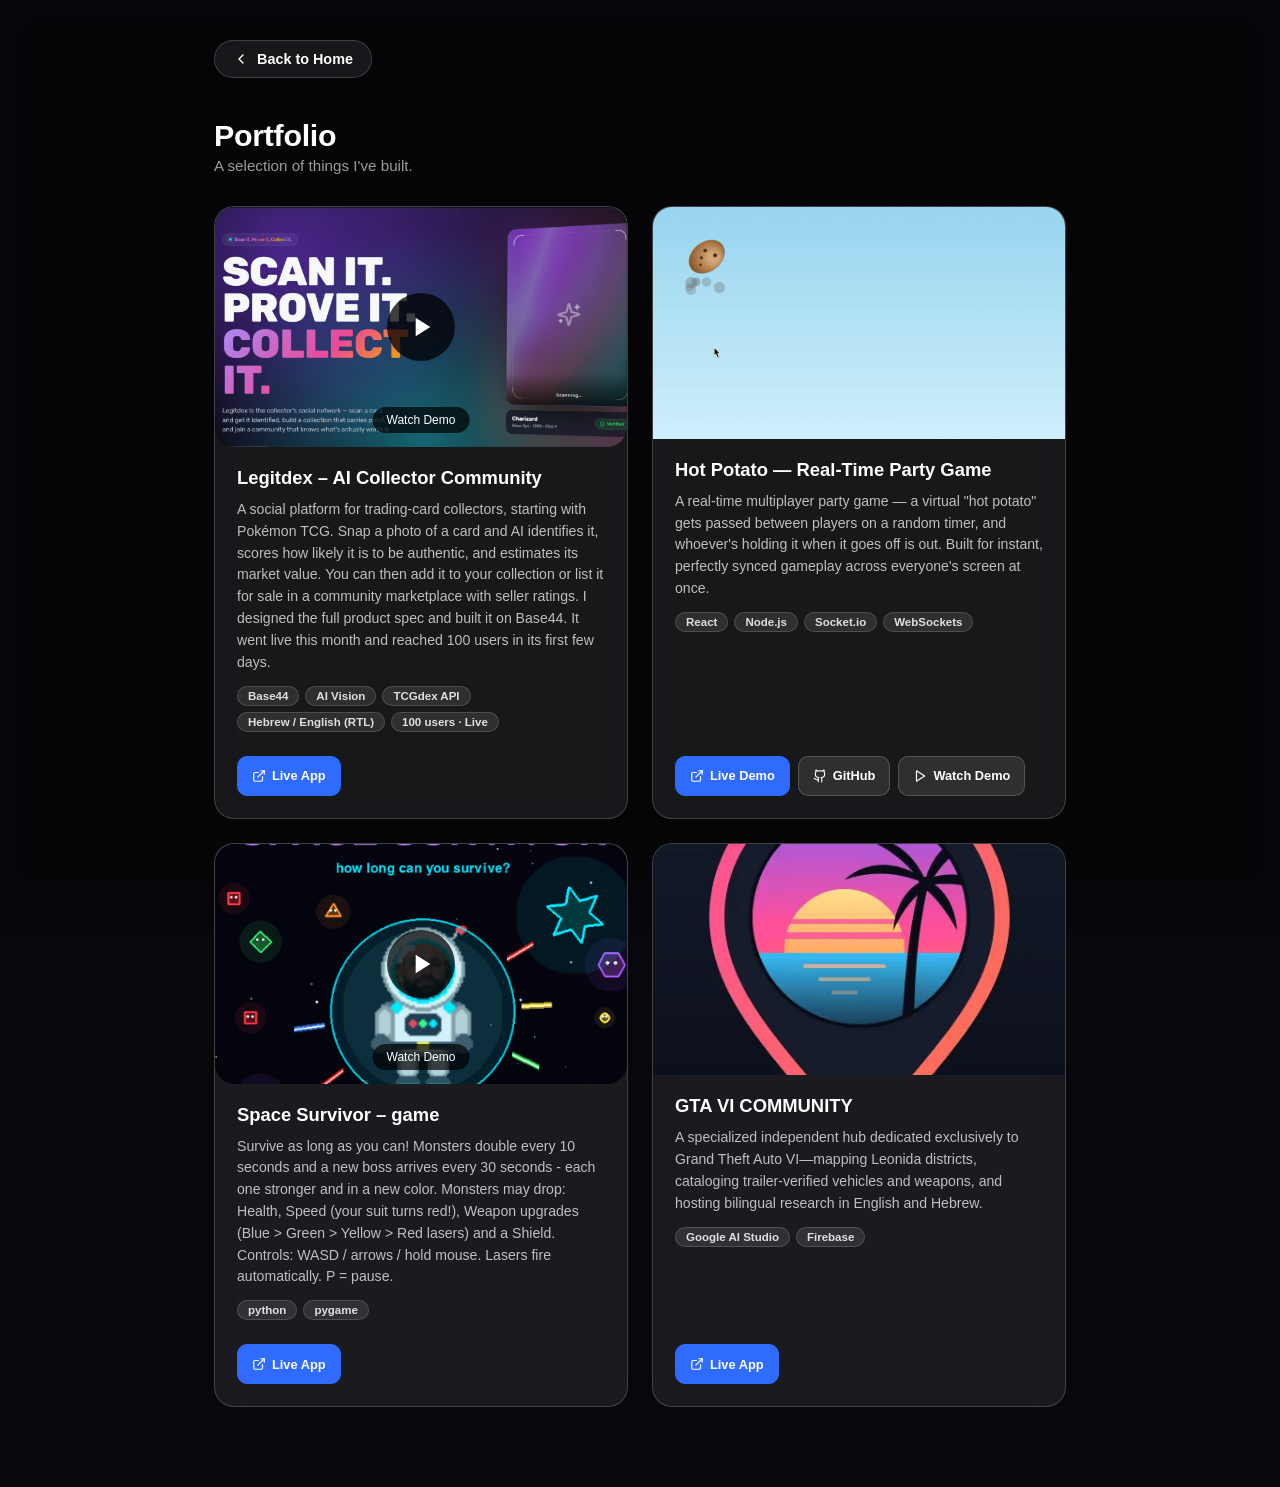
==== commit 70bb2746: "Update user count from 95 to 100 in portfolio.html" ====
--- a/portfolio.html
+++ b/portfolio.html
@@ -98,7 +98,7 @@
       marketplace with seller ratings.
 
       I designed the full product spec and built it on Base44.
-      It went live this month and reached 95 users in its first few days.
+      It went live this month and reached 100 users in its first few days.
     </p>
 
     <div class="tech-tags">
@@ -106,7 +106,7 @@
       <span class="tech-tag">AI Vision</span>
       <span class="tech-tag">TCGdex API</span>
       <span class="tech-tag">Hebrew / English (RTL)</span>
-      <span class="tech-tag">95 users · Live</span>
+      <span class="tech-tag">100 users · Live</span>
     </div>
 
     <div class="project-actions">
